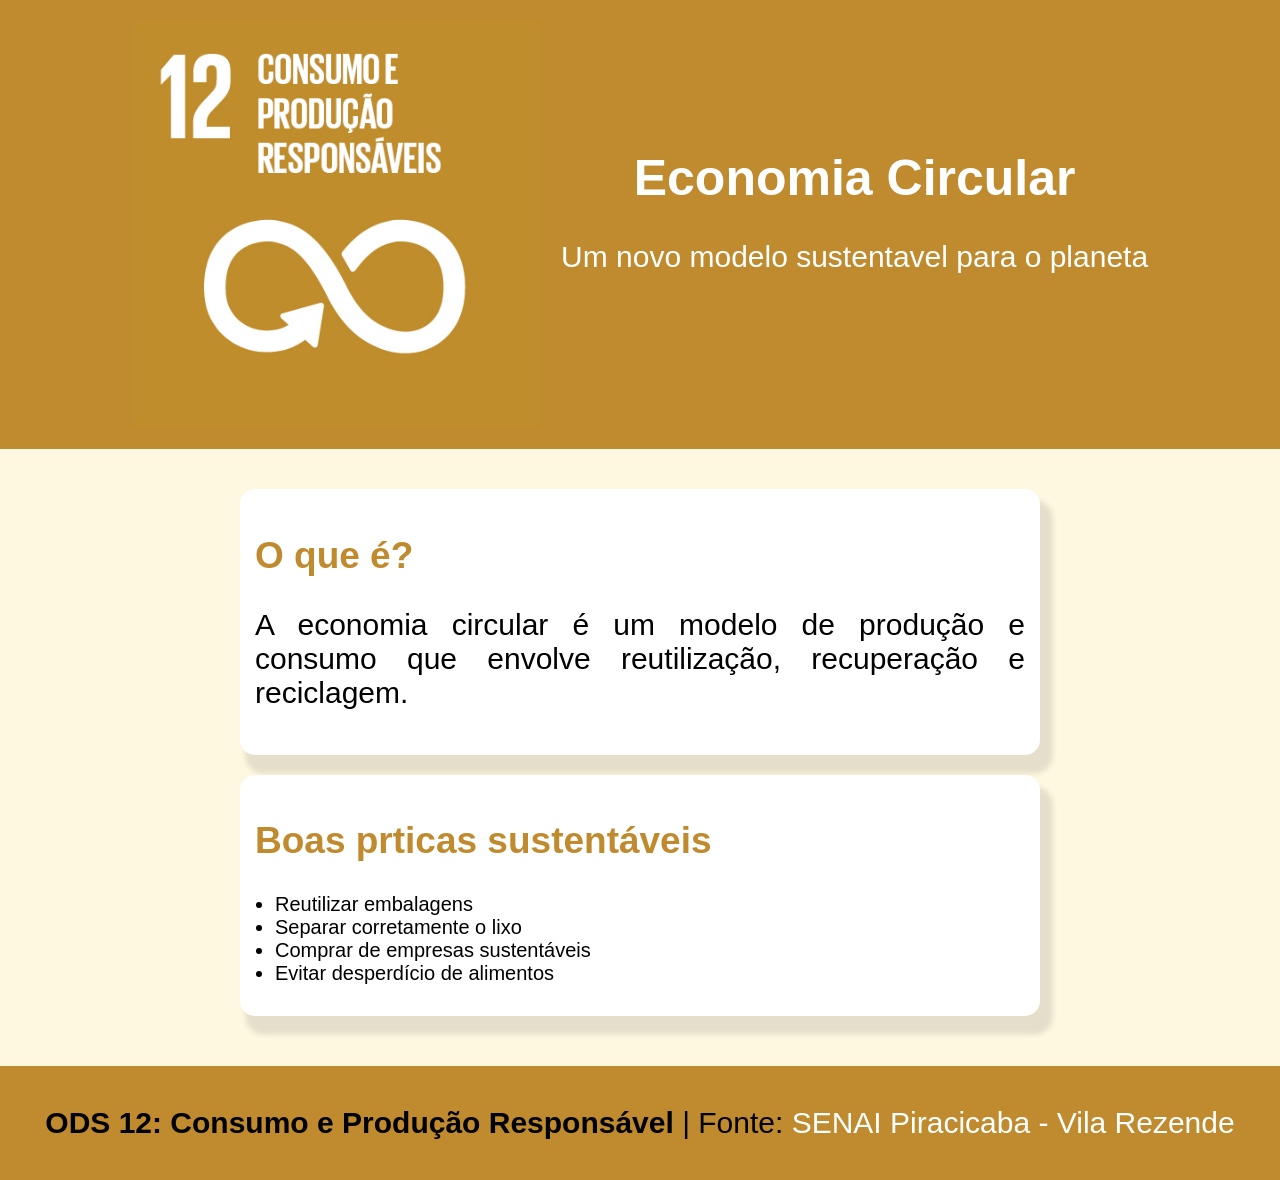
==== index.html @ e4feb1c1 "Estudando novos conceitos" ====
<!DOCTYPE html>
<html lang="pt-BR">
<head>
    <meta charset="UTF-8">
    <meta name="viewport" content="width=device-width, initial-scale=1.0">
    <title>ODS 12</title>
    <link rel="stylesheet" href="css/index.css">
</head>
<body>
    <!-- Tag Hearder se refere a parte superior -->
    <header>
        <div class ="header-content">
            <img src="images/ODS12.png" alt="Imagem da ODS 12">
            <div class ="header-text">
                <a target="_blank" href="https://www.sp.senai.br/noticia/aluna-do-senai-sp-cria-marca-vencedora-para-o-ods-18-da-onu-sobre-igualdade-etnico-racial">
                <h1>Economia Circular</h1> 
                </a>
                <p>Um novo modelo sustentavel para o planeta</p>
            </div>
        </div>
    </header>
    <!-- Tag section diz respeito a uma seção do site -->

    <section>
        <article>
            <h2>O que é?</h2>
            <p>
                A economia circular é um modelo de produção
                e consumo que envolve reutilização,
                recuperação e reciclagem.
            </p>
        </article>

        <article>
            <h2>Boas prticas sustentáveis</h2>
            <ul>
                <li>Reutilizar embalagens</l1>
                <li>Separar corretamente o lixo</li>
                <li>Comprar de empresas sustentáveis</li>
                <li>Evitar desperdício de alimentos</li>
            </ul>
        </article>
    </section>

    <footer>
        <p>
            <strong>
                ODS 12: Consumo e Produção Responsável
            </strong>
            | Fonte:
            <a href="https://www.sp.senai.br/unidade/piracicabavila/" target="_blank">
                SENAI Piracicaba - Vila Rezende
        </p>
    </footer>
    
</body>
</html>
---- css/index.css ----
body {
    background-color: #fff8e1;
    font-family: 'Segoe UI', Tahoma, Geneva, Verdana, sans-serif;
    margin: 0;
    padding: 0;
}

header {
    background-color: #bf8b2e;
    color: white;
    padding: 20px;
}

.header-content {
    display: flex;
    align-items: center; /*alinha na vertical*/
    justify-content: center; /*alinha na horizontal*/
    gap: 20px; /*espaçamento interno*/
    flex-wrap: wrap; /*quebra a linha e ajusta*/
}

.header-text {
    margin-bottom: 30px;
}

h1 {
    font-size: 50px;
    text-align: center;
}

p {
    font-size: 30px;
}

img {
    width: 33%; 
    height: auto;
}

a {
    color: white;
    text-decoration: none;
}

a :hover{
    text-decoration: underline;
}

section {
    padding: 20px;
    max-width: 800px;
    margin: 0 auto;
    text-align: justify;
}

article {
    background-color: white;
    padding: 15px;
    border-radius: 15px;
    margin-top: 20px;
    box-shadow:  9px 15px 5px 4px rgba(0, 0, 0, 0.1);
}

ul {
    margin-top: 10px;
    padding-left: 20px;
}

li {
    font-size: 20px;
}

h2 {
    color: #bf8b2e;
    font-size: 37px;
}

footer {
    background-color: #bf8b2e;
    padding: 10px;
    text-align: center;
    margin-top: 30px;
    font-size: 20px;
}

/*Para celulares*/
@media (max-width: 768px) {
    img {
        width: 55%;
    }

    h1 {
        font-size: 40px;
    }

    p {
        font-size: 20px;
    }
}
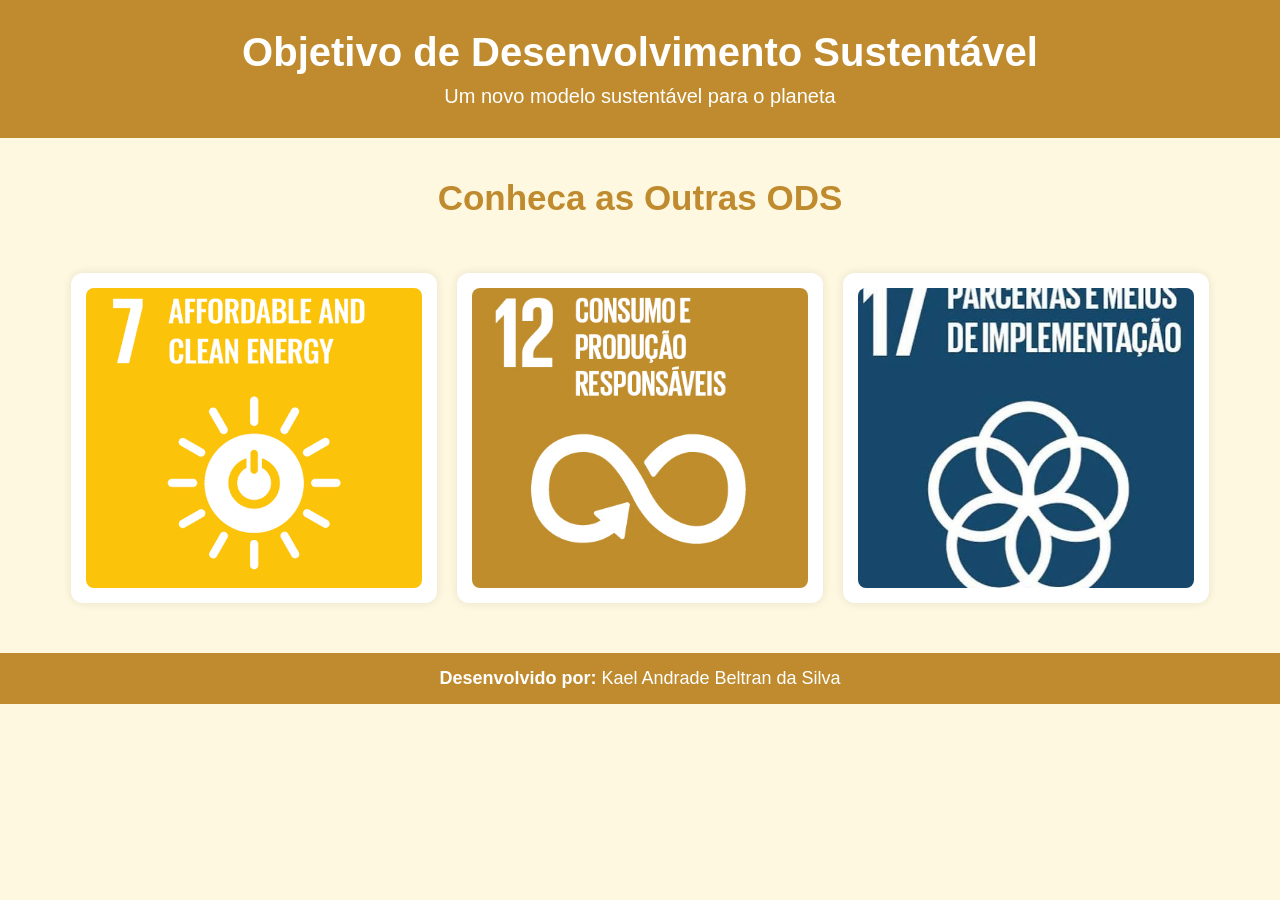
==== commit d967aff4: "Atualizando o Site ODS" ====
--- a/index.html
+++ b/index.html
@@ -1,57 +1,62 @@
 <!DOCTYPE html>
 <html lang="pt-BR">
+
 <head>
     <meta charset="UTF-8">
     <meta name="viewport" content="width=device-width, initial-scale=1.0">
-    <title>ODS 12</title>
+    <title>Sites ODS</title>
     <link rel="stylesheet" href="css/index.css">
 </head>
+
 <body>
-    <!-- Tag Hearder se refere a parte superior -->
+
     <header>
-        <div class ="header-content">
-            <img src="images/ODS12.png" alt="Imagem da ODS 12">
-            <div class ="header-text">
-                <a target="_blank" href="https://www.sp.senai.br/noticia/aluna-do-senai-sp-cria-marca-vencedora-para-o-ods-18-da-onu-sobre-igualdade-etnico-racial">
-                <h1>Economia Circular</h1> 
+        <div class="header-content">
+
+            <div class="header-text">
+                <a target="_blank"
+                    href="https://www.sp.senai.br/noticia/aluna-do-senai-sp-cria-marca-vencedora-para-o-ods-18-da-onu-sobre-igualdade-etnico-racial">
+                    <h1>Objetivo de Desenvolvimento Sustentável</h1>
                 </a>
-                <p>Um novo modelo sustentavel para o planeta</p>
+                <p>Um novo modelo sustentável para o planeta</p>
             </div>
         </div>
     </header>
-    <!-- Tag section diz respeito a uma seção do site -->
+
+    <h2>Conheca as Outras ODS</h2>
 
     <section>
-        <article>
-            <h2>O que é?</h2>
-            <p>
-                A economia circular é um modelo de produção
-                e consumo que envolve reutilização,
-                recuperação e reciclagem.
-            </p>
+
+        <!-- ODS 7 -->
+        <article class="card">
+            <a target="_blank" href="http://127.0.0.1:5500/index7.html">
+                <img src="images/ODS7.png" alt="Imagem da ODS 7">
+            </a>
         </article>
 
-        <article>
-            <h2>Boas prticas sustentáveis</h2>
-            <ul>
-                <li>Reutilizar embalagens</l1>
-                <li>Separar corretamente o lixo</li>
-                <li>Comprar de empresas sustentáveis</li>
-                <li>Evitar desperdício de alimentos</li>
-            </ul>
+        <!-- ODS 12 -->
+        <article class="card">
+            <a target="_blank" href="https://site-ods-sigma.vercel.app/">
+                <img src="images/ODS12.png" alt="Imagem da ODS 12">
+            </a>
         </article>
+
+        <!-- ODS 17 -->
+        <article class="card">
+            <a target="_blank" href="http://127.0.0.1:5500/index17.html">
+                <img src="images/ODS17.jpg" alt="Imagem da ODS 17">
+            </a>
+        </article>
+
     </section>
 
     <footer>
         <p>
-            <strong>
-                ODS 12: Consumo e Produção Responsável
-            </strong>
-            | Fonte:
-            <a href="https://www.sp.senai.br/unidade/piracicabavila/" target="_blank">
-                SENAI Piracicaba - Vila Rezende
+            <strong>Desenvolvido por:</strong>
+            Kael Andrade Beltran da Silva
         </p>
     </footer>
-    
+
 </body>
+
 </html>
--- a/css/index.css
+++ b/css/index.css
@@ -1,100 +1,107 @@
-body {
-    background-color: #fff8e1;
-    font-family: 'Segoe UI', Tahoma, Geneva, Verdana, sans-serif;
+* {
     margin: 0;
     padding: 0;
+    box-sizing: border-box;
 }
 
+body {
+    font-family: 'Segoe UI', Tahoma, Geneva, Verdana, sans-serif;
+    background-color: #fff8e1;
+    color: #333;
+}
+
+/* Cabeçalho */
 header {
     background-color: #bf8b2e;
     color: white;
-    padding: 20px;
+    text-align: center;
+    padding: 30px 20px;
 }
 
 .header-content {
     display: flex;
-    align-items: center; /*alinha na vertical*/
-    justify-content: center; /*alinha na horizontal*/
-    gap: 20px; /*espaçamento interno*/
-    flex-wrap: wrap; /*quebra a linha e ajusta*/
+    justify-content: center;
+    align-items: center;
 }
 
-.header-text {
-    margin-bottom: 30px;
+.header-text h1 {
+    font-size: 40px;
+    margin-bottom: 10px;
 }
 
-h1 {
-    font-size: 50px;
-    text-align: center;
+.header-text p {
+    font-size: 20px;
 }
 
-p {
-    font-size: 30px;
-}
-
-img {
-    width: 33%; 
-    height: auto;
-}
-
+/* Links */
 a {
     color: white;
     text-decoration: none;
 }
 
-a :hover{
+a:hover {
     text-decoration: underline;
 }
 
-section {
-    padding: 20px;
-    max-width: 800px;
-    margin: 0 auto;
-    text-align: justify;
+h2 {
+    font-size: 35px;
+    text-align: center;
+    color: #bf8b2e;
+    margin: 40px 0 25px;
 }
 
-article {
-    background-color: white;
-    padding: 15px;
-    border-radius: 15px;
-    margin-top: 20px;
-    box-shadow:  9px 15px 5px 4px rgba(0, 0, 0, 0.1);
+/* Área dos cards */
+section {
+    display: flex;
+    justify-content: center;
+    align-items: flex-start;
+    gap: 20px;
+    flex-wrap: wrap;
+    padding: 30px;
 }
 
-ul {
-    margin-top: 10px;
-    padding-left: 20px;
+/* Cards */
+.card {
+    width: 30%;
+    min-width: 280px;
+    padding: 15px;
+    background-color: white;
+    border-radius: 12px;
+    box-shadow: 0 0 10px rgba(0, 0, 0, 0.1);
 }
 
-li {
-    font-size: 20px;
+.card:hover {
+    box-shadow: 0 6px 15px rgba(0, 0, 0, 0.1);
 }
 
-h2 {
-    color: #bf8b2e;
-    font-size: 37px;
+/* Imagens */
+.card img {
+    display: block;
+    width: 100%;
+    height: 300px;
+    object-fit: cover;
+    border-radius: 8px;
 }
 
+/* Rodapé */
 footer {
     background-color: #bf8b2e;
-    padding: 10px;
+    color: white;
+    padding: 15px;
     text-align: center;
-    margin-top: 30px;
-    font-size: 20px;
+    margin-top: 20px;
+    font-size: 18px;
 }
 
-/*Para celulares*/
-@media (max-width: 768px) {
-    img {
-        width: 55%;
+/* Celular */
+@media (max-width: 760px) {
+    section {
+        display: block;
+        padding: 20px;
     }
 
-    h1 {
-        font-size: 40px;
+    .card {
+        width: 100%;
+        margin-bottom: 20px;
     }
-
-    p {
-        font-size: 20px;
-    }
-}
-
+}
